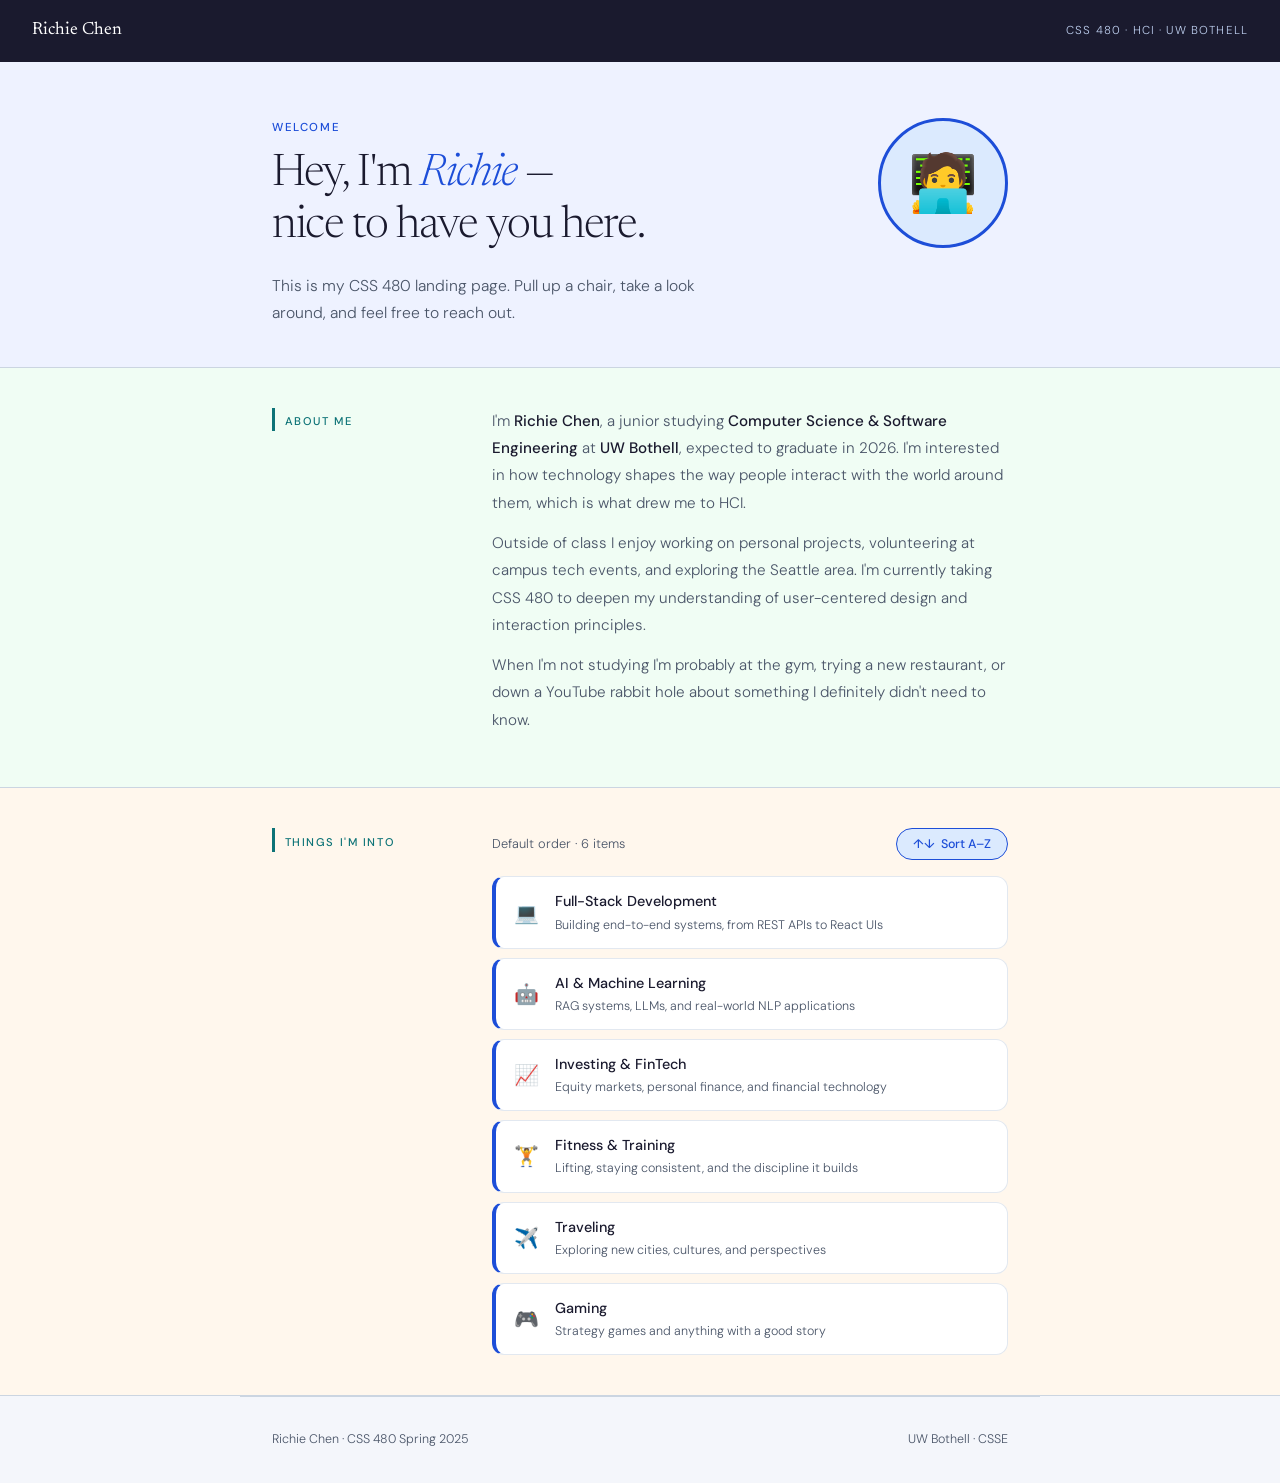
==== index.html @ 58b5cfa6 "Add files via upload" ====
<!DOCTYPE html>
<html lang="en">
<head>
  <meta charset="UTF-8" />
  <meta name="viewport" content="width=device-width, initial-scale=1.0" />
  <title>Richie Chen — CSS 480</title>
  <link rel="preconnect" href="https://fonts.googleapis.com" />
  <link rel="preconnect" href="https://fonts.gstatic.com" crossorigin />
  <link href="https://fonts.googleapis.com/css2?family=Newsreader:ital,opsz,wght@0,6..72,300;0,6..72,400;1,6..72,300;1,6..72,400&family=DM+Sans:wght@300;400;500&display=swap" rel="stylesheet" />
  <link rel="stylesheet" href="style.css" />
</head>
<body>

  <!-- NAV -->
  <nav>
    <span class="nav-logo">Richie Chen</span>
    <span class="nav-tag">CSS 480 · HCI · UW Bothell</span>
  </nav>

  <!-- HERO -->
  <div class="hero-wrap">
    <section class="hero">
      <div>
        <p class="eyebrow">Welcome</p>
        <h1>Hey, I'm <em>Richie</em> —<br />nice to have you here.</h1>
        <p class="hero-desc">This is my CSS 480 landing page. Pull up a chair, take a look around, and feel free to reach out.</p>
      </div>
      <div class="avatar">🧑‍💻</div>
    </section>
  </div>

  <!-- ABOUT -->
  <div class="about-wrap">
    <section class="section">
      <p class="section-label">About Me</p>
      <div class="about-text">
        <p>I'm <strong>Richie Chen</strong>, a junior studying <strong>Computer Science &amp; Software Engineering</strong> at <strong>UW Bothell</strong>, expected to graduate in 2026. I'm interested in how technology shapes the way people interact with the world around them, which is what drew me to HCI.</p>
        <p>Outside of class I enjoy working on personal projects, volunteering at campus tech events, and exploring the Seattle area. I'm currently taking CSS 480 to deepen my understanding of user-centered design and interaction principles.</p>
        <p>When I'm not studying I'm probably at the gym, trying a new restaurant, or down a YouTube rabbit hole about something I definitely didn't need to know.</p>
      </div>
    </section>
  </div>

  <!-- INTERESTS -->
  <div class="interests-wrap">
    <section class="section">
      <p class="section-label">Things I'm Into</p>
      <div class="interests-content">
        <div class="interests-header">
          <span class="sort-info" id="sort-info">Default order · 6 items</span>
          <button class="sort-btn" id="sort-btn">
            <span class="arrow" id="arrow">↑↓</span>
            <span id="btn-label">Sort A–Z</span>
          </button>
        </div>
        <ul id="interests-list">
          <!-- Populated by app.js -->
        </ul>
      </div>
    </section>
  </div>

  <!-- FOOTER -->
  <footer>
    <span>Richie Chen · CSS 480 Spring 2025</span>
    <span>UW Bothell · CSSE</span>
  </footer>

  <script src="app.js"></script>
</body>
</html>
---- style.css ----
/*
  COLOR ACCESSIBILITY NOTES
  ─────────────────────────────────────────────────────────────────────────────
  Contrast ratios verified against WCAG 2.1 AA (4.5:1 body, 3:1 large text)

  --ink (#1A1A2E) on --bg (#F4F6FB):         ~16.8:1  ✓ AAA
  --ink2 (#4A5568) on --bg (#F4F6FB):          ~7.0:1  ✓ AA
  --blue (#1D4ED8) on --bg (#F4F6FB):          ~7.2:1  ✓ AA
  --blue (#1D4ED8) on white (#FFFFFF):          ~8.6:1  ✓ AAA
  --teal (#0D7377) on --bg (#F4F6FB):          ~5.4:1  ✓ AA
  white (#FFFFFF) on --blue (#1D4ED8):          ~8.6:1  ✓ AAA
  white (#FFFFFF) on --bg-nav (#1A1A2E):       ~16.8:1  ✓ AAA

  Color-blindness strategy:
  - Blue (#1D4ED8) is the primary interactive color — distinguishable across
    deuteranopia, protanopia, and tritanopia.
  - Orange/red hues avoided as interactive colors (most common confusion zone).
  - No info conveyed by color alone: button has label + arrow icon; hover states
    use movement (translateY/X) in addition to color change.
  - Section backgrounds (indigo / green / amber tints) are separable by hue AND
    by position + label simultaneously, so color is never the sole differentiator.
  ─────────────────────────────────────────────────────────────────────────────
*/

:root {
  /* Backgrounds */
  --bg:           #F4F6FB;   /* cool light blue-white — page canvas         */
  --bg-card:      #FFFFFF;   /* pure white — cards and list items            */
  --bg-nav:       #1A1A2E;   /* deep navy — nav bar                          */
  --bg-hero:      #EEF2FF;   /* soft indigo tint — hero section              */
  --bg-about:     #F0FDF4;   /* soft green tint — about section              */
  --bg-interests: #FFF7ED;   /* soft amber tint — interests section          */

  /* Text */
  --ink:  #1A1A2E;           /* near-black navy — headings  | 16.8:1 on --bg */
  --ink2: #4A5568;           /* slate gray — body text      |  7.0:1 on --bg */

  /* Interactive */
  --blue:       #1D4ED8;     /* accessible blue — buttons   |  7.2:1 on --bg */
  --blue-light: #DBEAFE;     /* pale blue — button bg at rest                */
  --blue-hover: #1E40AF;     /* darker blue — button hover                   */

  /* Section accent */
  --teal: #0D7377;           /* teal — section labels       |  5.4:1 on --bg */

  /* Borders */
  --border:      #CBD5E1;
  --border-card: #E2E8F0;

  --radius: 12px;
}

/* ── RESET & BASE ── */
*, *::before, *::after { box-sizing: border-box; margin: 0; padding: 0; }

body {
  background: var(--bg);
  color: var(--ink);
  font-family: 'DM Sans', sans-serif;
  font-weight: 300;
  line-height: 1.7;
  min-height: 100vh;
}

/* ── NAV — deep navy, white text: 16.8:1 ── */
nav {
  display: flex;
  justify-content: space-between;
  align-items: center;
  padding: 1rem 2rem;
  background: var(--bg-nav);
  position: sticky;
  top: 0;
  z-index: 10;
}
.nav-logo {
  font-family: 'Newsreader', serif;
  font-size: 1.1rem;
  font-weight: 400;
  color: #FFFFFF;
}
.nav-tag {
  font-size: 0.72rem;
  color: #BFD0F0;            /* light periwinkle on navy: ~6:1 ✓ */
  letter-spacing: 0.1em;
  text-transform: uppercase;
}

/* ── HERO — soft indigo tint ── */
.hero-wrap {
  background: var(--bg-hero);
  border-bottom: 1px solid var(--border);
}
.hero {
  max-width: 800px;
  margin: 0 auto;
  padding: 3.5rem 2rem 2.5rem;
  display: grid;
  grid-template-columns: 1fr auto;
  gap: 2rem;
  align-items: start;
}
.eyebrow {
  font-size: 0.72rem;
  letter-spacing: 0.14em;
  text-transform: uppercase;
  color: var(--blue);
  margin-bottom: 0.75rem;
  font-weight: 500;
}
h1 {
  font-family: 'Newsreader', serif;
  font-size: 2.8rem;
  font-weight: 300;
  line-height: 1.15;
  letter-spacing: -0.03em;
  color: var(--ink);
  margin-bottom: 1.2rem;
}
h1 em {
  font-style: italic;
  color: var(--blue);
}
.hero-desc {
  font-size: 0.98rem;
  color: var(--ink2);
  max-width: 440px;
  line-height: 1.75;
}
.avatar {
  width: 130px;
  height: 130px;
  border-radius: 50%;
  background: var(--blue-light);
  border: 3px solid var(--blue);
  display: flex;
  align-items: center;
  justify-content: center;
  font-size: 3.5rem;
  flex-shrink: 0;
}

/* ── ABOUT — soft green tint ── */
.about-wrap {
  background: var(--bg-about);
  border-bottom: 1px solid var(--border);
}

/* ── INTERESTS — soft amber tint ── */
.interests-wrap {
  background: var(--bg-interests);
  border-bottom: 1px solid var(--border);
}

/* ── SHARED SECTION LAYOUT ── */
.section {
  max-width: 800px;
  margin: 0 auto;
  padding: 2.5rem 2rem;
  display: grid;
  grid-template-columns: 180px 1fr;
  gap: 2.5rem;
  align-items: start;
}
.section-label {
  font-size: 0.7rem;
  letter-spacing: 0.14em;
  text-transform: uppercase;
  color: var(--teal);
  padding-top: 0.3rem;
  font-weight: 500;
  border-left: 3px solid var(--teal);
  padding-left: 0.6rem;
}
.about-text p {
  font-size: 0.95rem;
  color: var(--ink2);
  line-height: 1.8;
  margin-bottom: 0.8rem;
}
.about-text p strong {
  color: var(--ink);
  font-weight: 500;
}

/* ── INTERESTS HEADER ── */
.interests-header {
  display: flex;
  align-items: center;
  justify-content: space-between;
  margin-bottom: 1rem;
}
.sort-info {
  font-size: 0.8rem;
  color: var(--ink2);
}

/* ── SORT BUTTON — blue: 7.2:1 | hover uses color + movement ── */
.sort-btn {
  display: inline-flex;
  align-items: center;
  gap: 0.4rem;
  padding: 0.45rem 1rem;
  background: var(--blue-light);
  color: var(--blue);
  border: 1.5px solid var(--blue);
  border-radius: 999px;
  font-family: 'DM Sans', sans-serif;
  font-size: 0.78rem;
  font-weight: 500;
  cursor: pointer;
  transition: all 0.2s;
}
.sort-btn:hover {
  background: var(--blue-hover);
  color: #FFFFFF;             /* white on dark blue: 10.4:1 ✓ */
  transform: translateY(-1px);
  box-shadow: 0 4px 12px rgba(29, 78, 216, 0.25);
}
.arrow {
  display: inline-block;
  transition: transform 0.3s;
}
.arrow.flipped {
  transform: rotate(180deg);
}

/* ── INTEREST LIST — left border is color + structural cue ── */
ul {
  list-style: none;
  display: flex;
  flex-direction: column;
  gap: 0.55rem;
}
.item {
  display: flex;
  align-items: center;
  gap: 0.9rem;
  padding: 0.75rem 1rem;
  background: var(--bg-card);
  border: 1px solid var(--border-card);
  border-left: 4px solid var(--blue);
  border-radius: var(--radius);
  transition: all 0.2s;
  cursor: default;
}
.item:hover {
  border-left-color: var(--teal);
  box-shadow: 0 2px 10px rgba(13, 115, 119, 0.12);
  transform: translateX(4px);
}
.emoji {
  font-size: 1.25rem;
  flex-shrink: 0;
  width: 1.8rem;
  text-align: center;
}
.item-label {
  font-size: 0.9rem;
  font-weight: 500;
  color: var(--ink);
}
.item-desc {
  font-size: 0.78rem;
  color: var(--ink2);
  margin-top: 0.05rem;
}

/* ── FOOTER ── */
footer {
  max-width: 800px;
  margin: 0 auto;
  padding: 2rem;
  border-top: 1px solid var(--border);
  display: flex;
  justify-content: space-between;
  font-size: 0.78rem;
  color: var(--ink2);
}

/* ── RESPONSIVE ── */
@media (max-width: 640px) {
  .hero {
    grid-template-columns: 1fr;
  }
  .avatar {
    order: -1;
    width: 90px;
    height: 90px;
    font-size: 2.5rem;
  }
  .section {
    grid-template-columns: 1fr;
    gap: 0.8rem;
  }
}
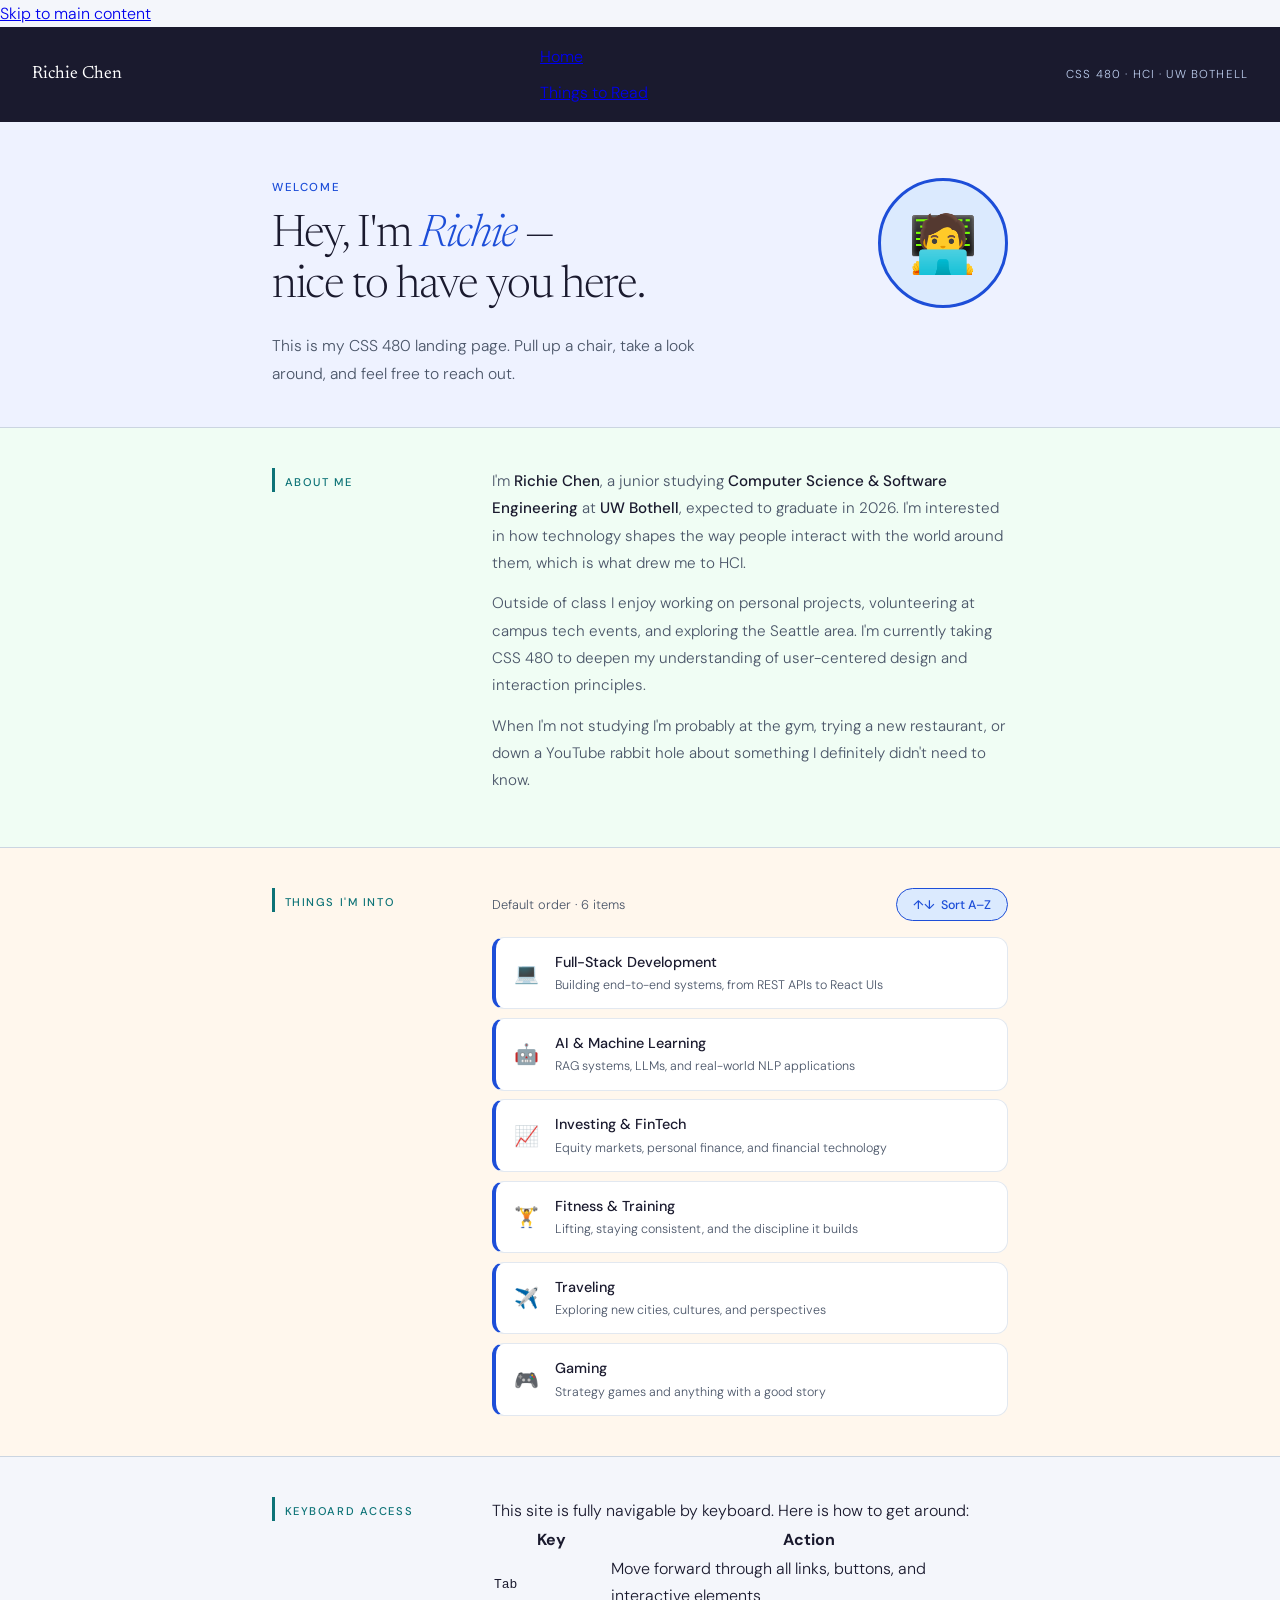
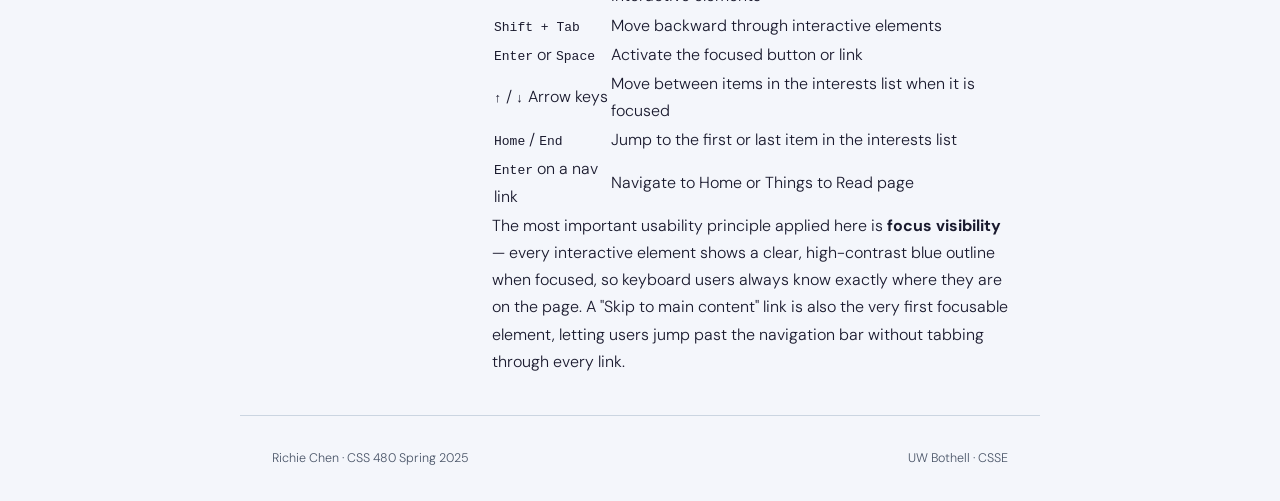
==== commit 3800e9ad: "Add files via upload" ====
--- a/index.html
+++ b/index.html
@@ -11,54 +11,89 @@
 </head>
 <body>
 
+  <!-- SKIP LINK: lets keyboard users jump straight to content, bypassing nav -->
+  <a href="#main-content" class="skip-link">Skip to main content</a>
+
   <!-- NAV -->
-  <nav>
+  <nav role="navigation" aria-label="Main navigation">
     <span class="nav-logo">Richie Chen</span>
+    <ul class="nav-links" role="menubar">
+      <li role="none"><a href="index.html" class="nav-link active" role="menuitem" aria-current="page">Home</a></li>
+      <li role="none"><a href="reads.html" class="nav-link" role="menuitem">Things to Read</a></li>
+    </ul>
     <span class="nav-tag">CSS 480 · HCI · UW Bothell</span>
   </nav>
 
-  <!-- HERO -->
-  <div class="hero-wrap">
-    <section class="hero">
-      <div>
-        <p class="eyebrow">Welcome</p>
-        <h1>Hey, I'm <em>Richie</em> —<br />nice to have you here.</h1>
-        <p class="hero-desc">This is my CSS 480 landing page. Pull up a chair, take a look around, and feel free to reach out.</p>
-      </div>
-      <div class="avatar">🧑‍💻</div>
-    </section>
-  </div>
+  <main id="main-content">
 
-  <!-- ABOUT -->
-  <div class="about-wrap">
-    <section class="section">
-      <p class="section-label">About Me</p>
-      <div class="about-text">
-        <p>I'm <strong>Richie Chen</strong>, a junior studying <strong>Computer Science &amp; Software Engineering</strong> at <strong>UW Bothell</strong>, expected to graduate in 2026. I'm interested in how technology shapes the way people interact with the world around them, which is what drew me to HCI.</p>
-        <p>Outside of class I enjoy working on personal projects, volunteering at campus tech events, and exploring the Seattle area. I'm currently taking CSS 480 to deepen my understanding of user-centered design and interaction principles.</p>
-        <p>When I'm not studying I'm probably at the gym, trying a new restaurant, or down a YouTube rabbit hole about something I definitely didn't need to know.</p>
-      </div>
-    </section>
-  </div>
+    <!-- HERO -->
+    <div class="hero-wrap">
+      <section class="hero">
+        <div>
+          <p class="eyebrow">Welcome</p>
+          <h1>Hey, I'm <em>Richie</em> —<br />nice to have you here.</h1>
+          <p class="hero-desc">This is my CSS 480 landing page. Pull up a chair, take a look around, and feel free to reach out.</p>
+        </div>
+        <div class="avatar" aria-hidden="true">🧑‍💻</div>
+      </section>
+    </div>
 
-  <!-- INTERESTS -->
-  <div class="interests-wrap">
-    <section class="section">
-      <p class="section-label">Things I'm Into</p>
-      <div class="interests-content">
-        <div class="interests-header">
-          <span class="sort-info" id="sort-info">Default order · 6 items</span>
-          <button class="sort-btn" id="sort-btn">
-            <span class="arrow" id="arrow">↑↓</span>
-            <span id="btn-label">Sort A–Z</span>
-          </button>
+    <!-- ABOUT -->
+    <div class="about-wrap">
+      <section class="section">
+        <p class="section-label">About Me</p>
+        <div class="about-text">
+          <p>I'm <strong>Richie Chen</strong>, a junior studying <strong>Computer Science &amp; Software Engineering</strong> at <strong>UW Bothell</strong>, expected to graduate in 2026. I'm interested in how technology shapes the way people interact with the world around them, which is what drew me to HCI.</p>
+          <p>Outside of class I enjoy working on personal projects, volunteering at campus tech events, and exploring the Seattle area. I'm currently taking CSS 480 to deepen my understanding of user-centered design and interaction principles.</p>
+          <p>When I'm not studying I'm probably at the gym, trying a new restaurant, or down a YouTube rabbit hole about something I definitely didn't need to know.</p>
         </div>
-        <ul id="interests-list">
-          <!-- Populated by app.js -->
-        </ul>
-      </div>
-    </section>
-  </div>
+      </section>
+    </div>
+
+    <!-- INTERESTS -->
+    <div class="interests-wrap">
+      <section class="section">
+        <p class="section-label">Things I'm Into</p>
+        <div class="interests-content">
+          <div class="interests-header">
+            <span class="sort-info" id="sort-info" aria-live="polite">Default order · 6 items</span>
+            <button class="sort-btn" id="sort-btn" aria-label="Sort interests list alphabetically">
+              <span class="arrow" id="arrow" aria-hidden="true">↑↓</span>
+              <span id="btn-label">Sort A–Z</span>
+            </button>
+          </div>
+          <ul id="interests-list" aria-label="List of interests" role="list">
+            <!-- Populated by app.js -->
+          </ul>
+        </div>
+      </section>
+    </div>
+
+    <!-- KEYBOARD DOCS -->
+    <div class="keyboard-wrap">
+      <section class="section">
+        <p class="section-label">Keyboard Access</p>
+        <div class="keyboard-text">
+          <p>This site is fully navigable by keyboard. Here is how to get around:</p>
+          <table class="kb-table" aria-label="Keyboard shortcuts">
+            <thead>
+              <tr><th scope="col">Key</th><th scope="col">Action</th></tr>
+            </thead>
+            <tbody>
+              <tr><td><kbd>Tab</kbd></td><td>Move forward through all links, buttons, and interactive elements</td></tr>
+              <tr><td><kbd>Shift + Tab</kbd></td><td>Move backward through interactive elements</td></tr>
+              <tr><td><kbd>Enter</kbd> or <kbd>Space</kbd></td><td>Activate the focused button or link</td></tr>
+              <tr><td><kbd>↑</kbd> / <kbd>↓</kbd> Arrow keys</td><td>Move between items in the interests list when it is focused</td></tr>
+              <tr><td><kbd>Home</kbd> / <kbd>End</kbd></td><td>Jump to the first or last item in the interests list</td></tr>
+              <tr><td><kbd>Enter</kbd> on a nav link</td><td>Navigate to Home or Things to Read page</td></tr>
+            </tbody>
+          </table>
+          <p class="kb-note">The most important usability principle applied here is <strong>focus visibility</strong> — every interactive element shows a clear, high-contrast blue outline when focused, so keyboard users always know exactly where they are on the page. A "Skip to main content" link is also the very first focusable element, letting users jump past the navigation bar without tabbing through every link.</p>
+        </div>
+      </section>
+    </div>
+
+  </main>
 
   <!-- FOOTER -->
   <footer>
